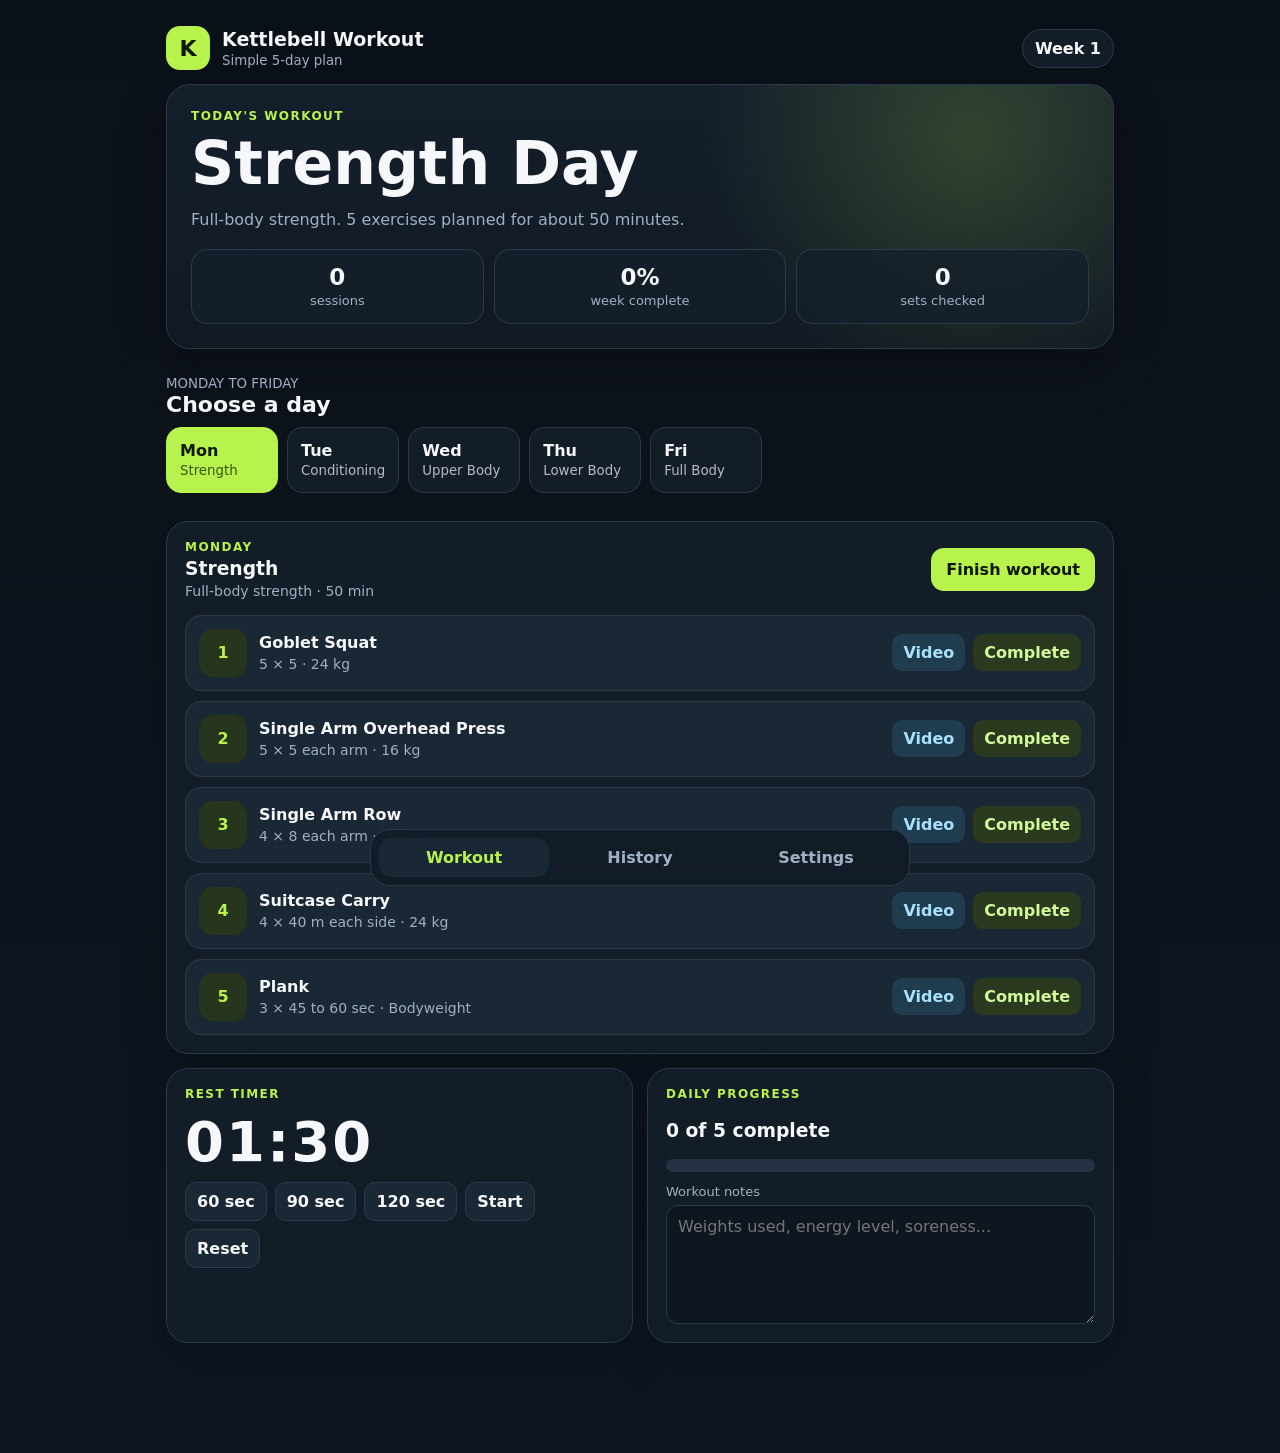
==== kettlebell/index.html @ 72963c58 "Add simple kettlebell workout app" ====
<!doctype html>
<html lang="en">
<head>
<meta charset="utf-8">
<meta name="viewport" content="width=device-width,initial-scale=1,viewport-fit=cover">
<meta name="theme-color" content="#0b1118">
<meta name="apple-mobile-web-app-capable" content="yes">
<meta name="apple-mobile-web-app-status-bar-style" content="black-translucent">
<meta name="apple-mobile-web-app-title" content="KB Workout">
<link rel="manifest" href="manifest.webmanifest">
<link rel="icon" href="icon.svg" type="image/svg+xml">
<title>Kettlebell Workout</title>
<style>
:root{--bg:#0b1118;--panel:#131d28;--panel2:#1a2735;--line:#2a3a4c;--text:#f5f7fa;--muted:#9fb0c3;--accent:#b8f34d;--blue:#68c8ff;--danger:#ff7a7a}
*{box-sizing:border-box}html{color-scheme:dark}body{margin:0;background:linear-gradient(180deg,#0b1118,#0e1620);color:var(--text);font-family:Inter,system-ui,-apple-system,BlinkMacSystemFont,"Segoe UI",sans-serif;min-height:100vh}
button,input,select,textarea{font:inherit}.app{max-width:980px;margin:auto;padding:16px 16px 110px}.top{display:flex;justify-content:space-between;align-items:center;gap:12px;position:sticky;top:0;padding:10px 0 14px;background:rgba(11,17,24,.88);backdrop-filter:blur(16px);z-index:20}.brand{display:flex;align-items:center;gap:12px}.logo{width:44px;height:44px;border-radius:14px;background:var(--accent);color:#101700;display:grid;place-items:center;font-weight:900;font-size:22px}.brand h1{margin:0;font-size:19px}.brand small{color:var(--muted)}.week{padding:9px 12px;border-radius:999px;background:var(--panel);border:1px solid var(--line);font-weight:800}
.hero{padding:24px;border:1px solid var(--line);border-radius:24px;background:radial-gradient(circle at 85% 20%,rgba(184,243,77,.18),transparent 32%),linear-gradient(180deg,#141f2b,#111923);box-shadow:0 20px 50px rgba(0,0,0,.24)}.eyebrow{color:var(--accent);font-size:12px;font-weight:900;letter-spacing:.12em}.hero h2{font-size:clamp(34px,7vw,60px);line-height:.95;margin:12px 0}.hero p{color:var(--muted);line-height:1.55;max-width:700px}.stats{display:grid;grid-template-columns:repeat(3,1fr);gap:10px;margin-top:16px}.stat{background:rgba(20,31,43,.85);border:1px solid var(--line);border-radius:16px;padding:14px;text-align:center}.stat b{display:block;font-size:23px}.stat span{color:var(--muted);font-size:13px}
.section{margin-top:24px}.section-head{display:flex;justify-content:space-between;align-items:end;gap:10px;margin-bottom:10px}.section-head h3{margin:0;font-size:22px}.section-head small{color:var(--muted)}.days{display:flex;gap:9px;overflow:auto;padding-bottom:4px}.day{min-width:112px;border:1px solid var(--line);background:var(--panel);color:var(--text);padding:13px;border-radius:15px;text-align:left;cursor:pointer}.day.active{background:var(--accent);color:#101700;border-color:var(--accent)}.day b{display:block}.day small{opacity:.72}
.card{background:var(--panel);border:1px solid var(--line);border-radius:22px;box-shadow:0 18px 45px rgba(0,0,0,.18)}.workout{padding:18px}.workout-head{display:flex;justify-content:space-between;align-items:center;gap:12px}.workout-head h3{margin:4px 0}.meta{color:var(--muted);font-size:14px}.primary,.secondary{border:0;border-radius:13px;padding:12px 15px;font-weight:900;cursor:pointer}.primary{background:var(--accent);color:#101700}.secondary{background:var(--panel2);color:var(--text);border:1px solid var(--line)}.list{display:grid;gap:10px;margin-top:16px}.exercise{display:grid;grid-template-columns:48px 1fr auto;gap:12px;align-items:center;padding:13px;border-radius:16px;background:var(--panel2);border:1px solid var(--line)}.exercise.done{opacity:.55}.num{width:48px;height:48px;border-radius:14px;background:#26351b;color:var(--accent);display:grid;place-items:center;font-weight:900}.exercise h4{margin:0 0 4px}.actions{display:flex;gap:8px;flex-wrap:wrap}.mini{border:0;border-radius:10px;padding:9px 11px;font-weight:800;cursor:pointer}.video{background:#203c4f;color:#a7e1ff;text-decoration:none}.donebtn{background:#2b391f;color:#d2f99a}.donebtn.on{background:var(--accent);color:#101700}
.grid{display:grid;grid-template-columns:1fr 1fr;gap:14px;margin-top:14px}.panel{padding:18px}.timer{font-size:56px;font-weight:900;letter-spacing:2px;margin:8px 0}.timer-buttons{display:flex;gap:8px;flex-wrap:wrap}.timer-buttons button{border:1px solid var(--line);background:var(--panel2);color:var(--text);padding:9px 11px;border-radius:11px;font-weight:800}.progressbar{height:13px;border-radius:999px;background:#263243;overflow:hidden}.fill{height:100%;width:0;background:var(--accent);transition:.2s}.field{display:flex;flex-direction:column;gap:6px;margin-top:12px}.field label{font-size:13px;color:var(--muted)}.field textarea,.field select{background:#0e1620;border:1px solid var(--line);border-radius:12px;color:var(--text);padding:11px}.footer-nav{position:fixed;left:50%;bottom:14px;transform:translateX(-50%);width:min(540px,calc(100% - 24px));display:grid;grid-template-columns:repeat(3,1fr);gap:6px;padding:8px;border-radius:20px;background:rgba(18,28,39,.95);border:1px solid var(--line);backdrop-filter:blur(16px);z-index:30}.nav{border:0;background:transparent;color:var(--muted);padding:10px 6px;border-radius:12px;font-weight:800}.nav.active{background:var(--panel2);color:var(--accent)}.view{display:none}.view.active{display:block}.history-list{display:grid;gap:10px}.history-item{display:flex;justify-content:space-between;gap:12px;align-items:center;padding:13px;border-radius:15px;background:var(--panel2);border:1px solid var(--line)}.empty{color:var(--muted);padding:20px;text-align:center}.reset{color:#ffb0b0;border-color:#5a3036}.toast{position:fixed;right:16px;top:16px;padding:11px 14px;border-radius:12px;background:#203513;border:1px solid #466b2c;color:#e1ffbd;display:none;z-index:100}
@media(max-width:700px){.stats{grid-template-columns:1fr 1fr 1fr}.grid{grid-template-columns:1fr}.exercise{grid-template-columns:44px 1fr}.actions{grid-column:1/-1}.app{padding:12px 12px 104px}.timer{font-size:48px}}
</style>
</head>
<body>
<div class="toast" id="toast">Saved</div>
<div class="app">
<header class="top"><div class="brand"><div class="logo">K</div><div><h1>Kettlebell Workout</h1><small>Simple 5-day plan</small></div></div><div class="week" id="weekLabel">Week 1</div></header>
<section class="view active" id="homeView">
<div class="hero"><div class="eyebrow">TODAY'S WORKOUT</div><h2 id="heroTitle">Strength Day</h2><p id="heroText"></p><div class="stats"><div class="stat"><b id="sessionCount">0</b><span>sessions</span></div><div class="stat"><b id="weekPercent">0%</b><span>week complete</span></div><div class="stat"><b id="totalSets">0</b><span>sets checked</span></div></div></div>
<div class="section"><div class="section-head"><div><small>MONDAY TO FRIDAY</small><h3>Choose a day</h3></div></div><div class="days" id="days"></div></div>
<div class="section card workout"><div class="workout-head"><div><div class="eyebrow" id="dayName"></div><h3 id="workoutTitle"></h3><div class="meta" id="workoutMeta"></div></div><button class="primary" onclick="finishWorkout()">Finish workout</button></div><div class="list" id="exerciseList"></div></div>
<div class="grid"><div class="card panel"><div class="eyebrow">REST TIMER</div><div class="timer" id="timer">01:30</div><div class="timer-buttons"><button onclick="setTimer(60)">60 sec</button><button onclick="setTimer(90)">90 sec</button><button onclick="setTimer(120)">120 sec</button><button id="startTimer" onclick="toggleTimer()">Start</button><button onclick="resetTimer()">Reset</button></div></div><div class="card panel"><div class="eyebrow">DAILY PROGRESS</div><h3 id="progressText">0 of 0 complete</h3><div class="progressbar"><div class="fill" id="progressFill"></div></div><div class="field"><label>Workout notes</label><textarea id="notes" rows="5" placeholder="Weights used, energy level, soreness..."></textarea></div></div></div>
</section>
<section class="view" id="historyView"><div class="section-head"><div><small>YOUR DATA</small><h3>Workout history</h3></div><button class="secondary reset" onclick="resetData()">Reset</button></div><div class="card panel"><div class="history-list" id="historyList"></div></div></section>
<section class="view" id="settingsView"><div class="section-head"><div><small>SETTINGS</small><h3>Personalize</h3></div></div><div class="card panel"><div class="field"><label>Current week</label><select id="weekSelect"></select></div><div class="field"><label>Default swing weight</label><select id="swingWeight"><option>16 kg</option><option>20 kg</option><option selected>24 kg</option><option>28 kg</option><option>32 kg</option></select></div><div class="field"><label>Default press weight</label><select id="pressWeight"><option>8 kg</option><option>12 kg</option><option selected>16 kg</option><option>20 kg</option><option>24 kg</option></select></div><button class="primary" style="margin-top:14px" onclick="saveSettings()">Save settings</button></div></section>
</div>
<nav class="footer-nav"><button class="nav active" data-view="homeView" onclick="showView('homeView')">Workout</button><button class="nav" data-view="historyView" onclick="showView('historyView')">History</button><button class="nav" data-view="settingsView" onclick="showView('settingsView')">Settings</button></nav>
<script>
const PROGRAM={Monday:{title:'Strength',duration:50,focus:'Full-body strength',exercises:[['Goblet Squat','5 × 5','24 kg','https://www.youtube.com/results?search_query=dan+john+goblet+squat'],['Single Arm Overhead Press','5 × 5 each arm','PRESS','https://www.youtube.com/results?search_query=single+arm+kettlebell+overhead+press'],['Single Arm Row','4 × 8 each arm','20 kg','https://www.youtube.com/results?search_query=single+arm+kettlebell+row'],['Suitcase Carry','4 × 40 m each side','24 kg','https://www.youtube.com/results?search_query=suitcase+carry+kettlebell'],['Plank','3 × 45 to 60 sec','Bodyweight','https://www.youtube.com/results?search_query=proper+plank+form']]},Tuesday:{title:'Conditioning',duration:40,focus:'Endurance and work capacity',exercises:[['Kettlebell Swing','10 × 20','SWING','https://www.youtube.com/results?search_query=mark+wildman+kettlebell+swing'],['Push-up','4 × 10 to 15','Bodyweight','https://www.youtube.com/results?search_query=push+up+proper+form'],['Goblet Squat','3 × 15','20 kg','https://www.youtube.com/results?search_query=dan+john+goblet+squat'],['Mountain Climber','3 × 30 sec','Bodyweight','https://www.youtube.com/results?search_query=mountain+climber+exercise'],['Dead Bug','3 × 12 each side','Bodyweight','https://www.youtube.com/results?search_query=dead+bug+exercise']]},Wednesday:{title:'Upper Body',duration:50,focus:'Pressing and pulling strength',exercises:[['Single Arm Floor Press','4 × 8 each arm','PRESS','https://www.youtube.com/results?search_query=kettlebell+floor+press'],['Single Arm Row','4 × 10 each arm','20 kg','https://www.youtube.com/results?search_query=single+arm+kettlebell+row'],['Half Kneeling Press','3 × 10 each arm','PRESS','https://www.youtube.com/results?search_query=half+kneeling+kettlebell+press'],['Hammer Curl','3 × 12 each arm','12 kg','https://www.youtube.com/results?search_query=kettlebell+hammer+curl'],['Turkish Get-up','3 × 1 each side','12 kg','https://www.youtube.com/results?search_query=mark+wildman+turkish+get+up']]},Thursday:{title:'Lower Body',duration:50,focus:'Leg strength and posterior chain',exercises:[['Goblet Squat','5 × 8','24 kg','https://www.youtube.com/results?search_query=dan+john+goblet+squat'],['Bulgarian Split Squat','3 × 10 each leg','16 kg','https://www.youtube.com/results?search_query=bulgarian+split+squat+kettlebell'],['Single Leg Romanian Deadlift','3 × 10 each leg','16 kg','https://www.youtube.com/results?search_query=single+leg+romanian+deadlift+kettlebell'],['Kettlebell Swing','5 × 20','SWING','https://www.youtube.com/results?search_query=mark+wildman+kettlebell+swing'],['Side Plank','3 × 30 sec each side','Bodyweight','https://www.youtube.com/results?search_query=side+plank+exercise']]},Friday:{title:'Full Body',duration:45,focus:'Power and conditioning',exercises:[['Single Arm Clean','5 × 5 each arm','20 kg','https://www.youtube.com/results?search_query=single+arm+kettlebell+clean'],['Push Press','5 × 5 each arm','PRESS','https://www.youtube.com/results?search_query=single+arm+kettlebell+push+press'],['Goblet Squat','5 × 10','24 kg','https://www.youtube.com/results?search_query=dan+john+goblet+squat'],['Kettlebell Swing','5 × 15','SWING','https://www.youtube.com/results?search_query=mark+wildman+kettlebell+swing'],['Reverse Lunge','5 × 5 each leg','16 kg','https://www.youtube.com/results?search_query=reverse+lunge+kettlebell']]}};
const DEFAULT={week:1,currentDay:'Monday',sessions:0,totalSets:0,done:{},completed:{},history:[],notes:{},settings:{swingWeight:'24 kg',pressWeight:'16 kg'}};
let state=load();let seconds=90,timerHandle=null,running=false;
function load(){try{return Object.assign({},DEFAULT,JSON.parse(localStorage.getItem('kb-simple')||'{}'))}catch{return JSON.parse(JSON.stringify(DEFAULT))}}
function save(){localStorage.setItem('kb-simple',JSON.stringify(state));render();toast('Saved')}
function toast(msg){const t=document.getElementById('toast');t.textContent=msg;t.style.display='block';setTimeout(()=>t.style.display='none',1100)}
function key(day,index){return 'w'+state.week+'-'+day+'-'+index}function dayKey(day){return 'w'+state.week+'-'+day}
function showView(id){document.querySelectorAll('.view').forEach(v=>v.classList.remove('active'));document.getElementById(id).classList.add('active');document.querySelectorAll('.nav').forEach(n=>n.classList.toggle('active',n.dataset.view===id));if(id==='historyView')renderHistory()}
function selectDay(day){state.currentDay=day;save()}function actualWeight(value){if(value==='SWING')return state.settings.swingWeight;if(value==='PRESS')return state.settings.pressWeight;return value}
function toggleExercise(index){const k=key(state.currentDay,index);const was=!!state.done[k];state.done[k]=!was;if(!was)state.totalSets++;else state.totalSets=Math.max(0,state.totalSets-1);save()}
function finishWorkout(){const dk=dayKey(state.currentDay);if(!state.completed[dk]){state.completed[dk]=true;state.sessions++;state.history.unshift({date:new Date().toISOString(),day:state.currentDay,title:PROGRAM[state.currentDay].title,week:state.week,duration:PROGRAM[state.currentDay].duration})}save();toast('Workout completed')}
function updateNotes(){state.notes[dayKey(state.currentDay)]=document.getElementById('notes').value;localStorage.setItem('kb-simple',JSON.stringify(state))}
function render(){const day=PROGRAM[state.currentDay];document.getElementById('weekLabel').textContent='Week '+state.week;document.getElementById('heroTitle').textContent=day.title+' Day';document.getElementById('heroText').textContent=day.focus+'. '+day.exercises.length+' exercises planned for about '+day.duration+' minutes.';document.getElementById('sessionCount').textContent=state.sessions;document.getElementById('totalSets').textContent=state.totalSets;const doneDays=Object.keys(PROGRAM).filter(d=>state.completed[dayKey(d)]).length;document.getElementById('weekPercent').textContent=Math.round(doneDays/5*100)+'%';document.getElementById('dayName').textContent=state.currentDay.toUpperCase();document.getElementById('workoutTitle').textContent=day.title;document.getElementById('workoutMeta').textContent=day.focus+' · '+day.duration+' min';const days=document.getElementById('days');days.innerHTML='';Object.keys(PROGRAM).forEach(d=>{const b=document.createElement('button');b.className='day'+(d===state.currentDay?' active':'');b.innerHTML='<b>'+d.slice(0,3)+'</b><small>'+(state.completed[dayKey(d)]?'Completed':PROGRAM[d].title)+'</small>';b.onclick=()=>selectDay(d);days.appendChild(b)});const list=document.getElementById('exerciseList');list.innerHTML='';day.exercises.forEach((x,i)=>{const done=!!state.done[key(state.currentDay,i)];const row=document.createElement('div');row.className='exercise'+(done?' done':'');row.innerHTML='<div class="num">'+(i+1)+'</div><div><h4>'+x[0]+'</h4><div class="meta">'+x[1]+' · '+actualWeight(x[2])+'</div></div><div class="actions"><a class="mini video" target="_blank" rel="noopener" href="'+x[3]+'">Video</a><button class="mini donebtn '+(done?'on':'')+'" onclick="toggleExercise('+i+')">'+(done?'Done':'Complete')+'</button></div>';list.appendChild(row)});const doneCount=day.exercises.filter((_,i)=>state.done[key(state.currentDay,i)]).length;document.getElementById('progressText').textContent=doneCount+' of '+day.exercises.length+' complete';document.getElementById('progressFill').style.width=(doneCount/day.exercises.length*100)+'%';const notes=document.getElementById('notes');notes.value=state.notes[dayKey(state.currentDay)]||'';notes.oninput=updateNotes;renderSettings();renderHistory()}
function renderHistory(){const el=document.getElementById('historyList');el.innerHTML='';if(!state.history.length){el.innerHTML='<div class="empty">No completed workouts yet.</div>';return}state.history.forEach(h=>{const row=document.createElement('div');row.className='history-item';row.innerHTML='<div><b>'+h.day+' · '+h.title+'</b><div class="meta">Week '+h.week+' · '+new Date(h.date).toLocaleDateString()+'</div></div><span>'+h.duration+' min</span>';el.appendChild(row)})}
function renderSettings(){const week=document.getElementById('weekSelect');if(!week.options.length){for(let i=1;i<=12;i++){const o=document.createElement('option');o.value=i;o.textContent='Week '+i;week.appendChild(o)}}week.value=state.week;document.getElementById('swingWeight').value=state.settings.swingWeight;document.getElementById('pressWeight').value=state.settings.pressWeight}
function saveSettings(){state.week=Number(document.getElementById('weekSelect').value);state.settings.swingWeight=document.getElementById('swingWeight').value;state.settings.pressWeight=document.getElementById('pressWeight').value;save()}
function resetData(){if(confirm('Reset all workout history and settings?')){state=JSON.parse(JSON.stringify(DEFAULT));save()}}
function setTimer(s){seconds=s;paintTimer()}function paintTimer(){document.getElementById('timer').textContent=String(Math.floor(seconds/60)).padStart(2,'0')+':'+String(seconds%60).padStart(2,'0')}function toggleTimer(){if(running){clearInterval(timerHandle);running=false;document.getElementById('startTimer').textContent='Start';return}running=true;document.getElementById('startTimer').textContent='Pause';timerHandle=setInterval(()=>{seconds--;paintTimer();if(seconds<=0){clearInterval(timerHandle);running=false;document.getElementById('startTimer').textContent='Start';if(navigator.vibrate)navigator.vibrate([150,80,150]);toast('Rest complete')}},1000)}function resetTimer(){clearInterval(timerHandle);running=false;seconds=90;document.getElementById('startTimer').textContent='Start';paintTimer()}
render();paintTimer();
</script>
</body>
</html>
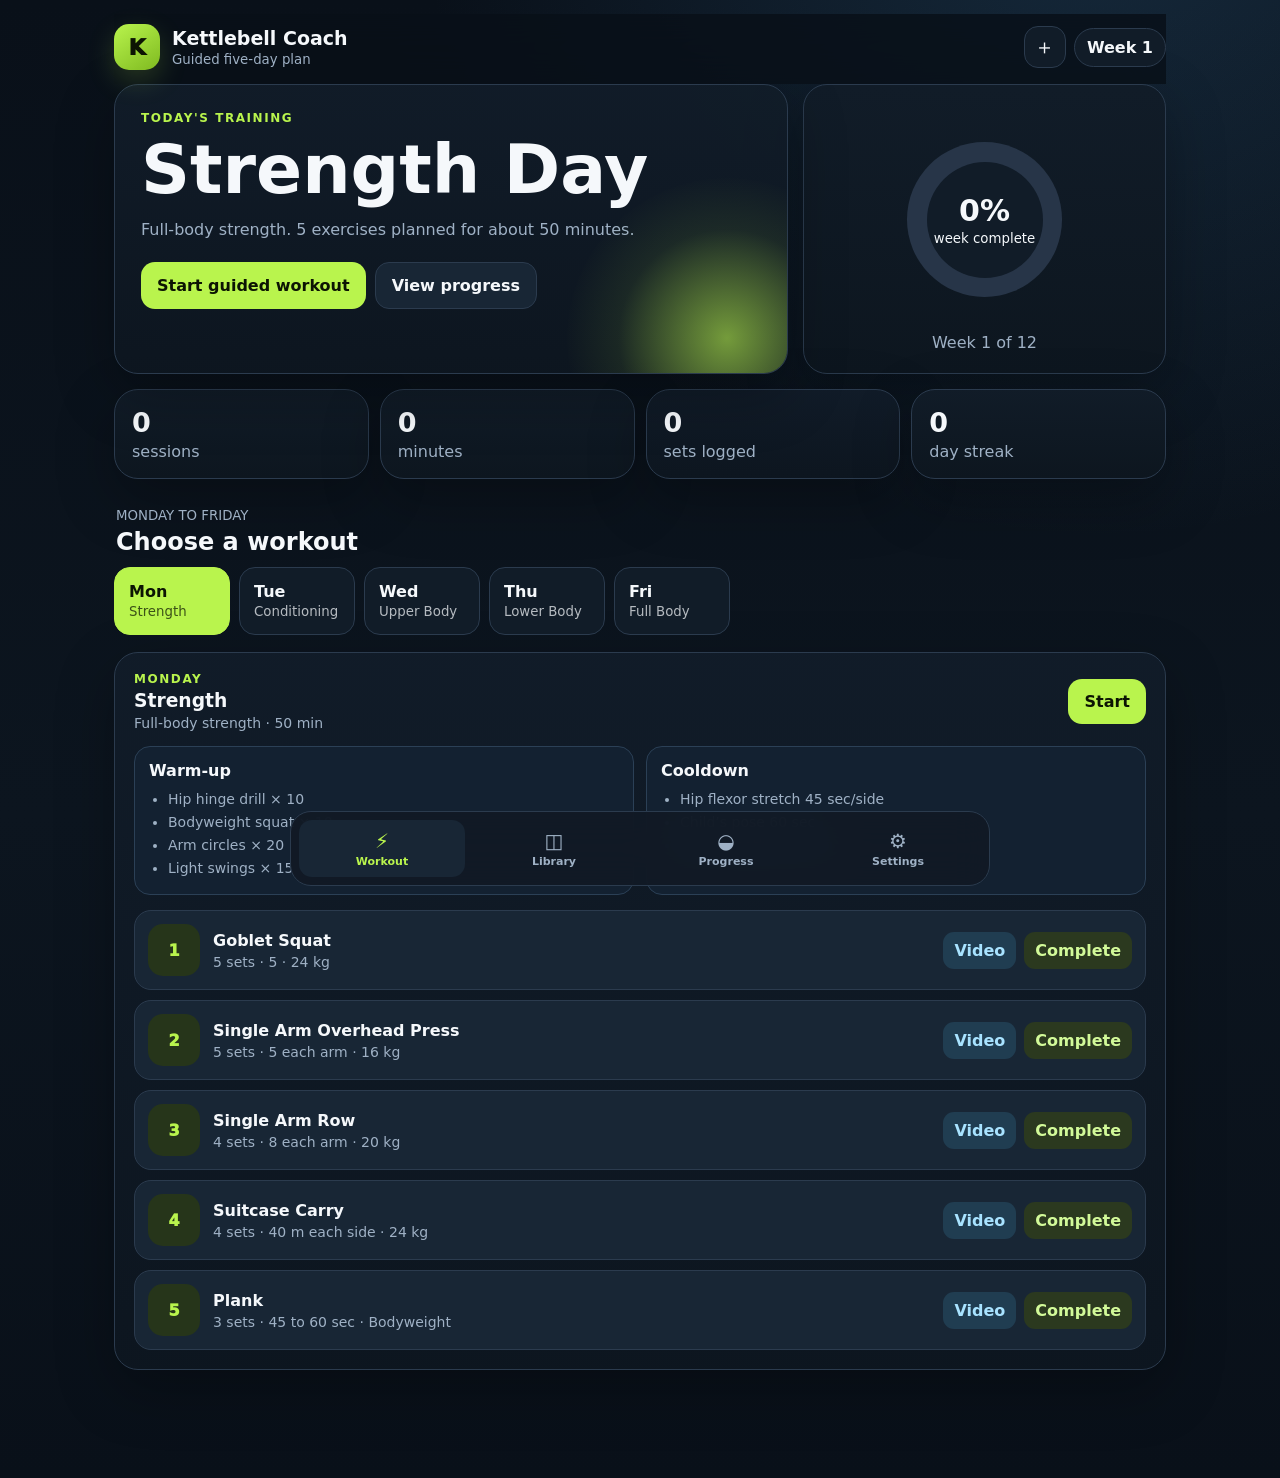
==== commit 3d471b7f: "Route kettlebell app to upgraded coach" ====
--- a/kettlebell/index.html
+++ b/kettlebell/index.html
@@ -2,59 +2,12 @@
 <html lang="en">
 <head>
 <meta charset="utf-8">
-<meta name="viewport" content="width=device-width,initial-scale=1,viewport-fit=cover">
-<meta name="theme-color" content="#0b1118">
-<meta name="apple-mobile-web-app-capable" content="yes">
-<meta name="apple-mobile-web-app-status-bar-style" content="black-translucent">
-<meta name="apple-mobile-web-app-title" content="KB Workout">
-<link rel="manifest" href="manifest.webmanifest">
-<link rel="icon" href="icon.svg" type="image/svg+xml">
-<title>Kettlebell Workout</title>
-<style>
-:root{--bg:#0b1118;--panel:#131d28;--panel2:#1a2735;--line:#2a3a4c;--text:#f5f7fa;--muted:#9fb0c3;--accent:#b8f34d;--blue:#68c8ff;--danger:#ff7a7a}
-*{box-sizing:border-box}html{color-scheme:dark}body{margin:0;background:linear-gradient(180deg,#0b1118,#0e1620);color:var(--text);font-family:Inter,system-ui,-apple-system,BlinkMacSystemFont,"Segoe UI",sans-serif;min-height:100vh}
-button,input,select,textarea{font:inherit}.app{max-width:980px;margin:auto;padding:16px 16px 110px}.top{display:flex;justify-content:space-between;align-items:center;gap:12px;position:sticky;top:0;padding:10px 0 14px;background:rgba(11,17,24,.88);backdrop-filter:blur(16px);z-index:20}.brand{display:flex;align-items:center;gap:12px}.logo{width:44px;height:44px;border-radius:14px;background:var(--accent);color:#101700;display:grid;place-items:center;font-weight:900;font-size:22px}.brand h1{margin:0;font-size:19px}.brand small{color:var(--muted)}.week{padding:9px 12px;border-radius:999px;background:var(--panel);border:1px solid var(--line);font-weight:800}
-.hero{padding:24px;border:1px solid var(--line);border-radius:24px;background:radial-gradient(circle at 85% 20%,rgba(184,243,77,.18),transparent 32%),linear-gradient(180deg,#141f2b,#111923);box-shadow:0 20px 50px rgba(0,0,0,.24)}.eyebrow{color:var(--accent);font-size:12px;font-weight:900;letter-spacing:.12em}.hero h2{font-size:clamp(34px,7vw,60px);line-height:.95;margin:12px 0}.hero p{color:var(--muted);line-height:1.55;max-width:700px}.stats{display:grid;grid-template-columns:repeat(3,1fr);gap:10px;margin-top:16px}.stat{background:rgba(20,31,43,.85);border:1px solid var(--line);border-radius:16px;padding:14px;text-align:center}.stat b{display:block;font-size:23px}.stat span{color:var(--muted);font-size:13px}
-.section{margin-top:24px}.section-head{display:flex;justify-content:space-between;align-items:end;gap:10px;margin-bottom:10px}.section-head h3{margin:0;font-size:22px}.section-head small{color:var(--muted)}.days{display:flex;gap:9px;overflow:auto;padding-bottom:4px}.day{min-width:112px;border:1px solid var(--line);background:var(--panel);color:var(--text);padding:13px;border-radius:15px;text-align:left;cursor:pointer}.day.active{background:var(--accent);color:#101700;border-color:var(--accent)}.day b{display:block}.day small{opacity:.72}
-.card{background:var(--panel);border:1px solid var(--line);border-radius:22px;box-shadow:0 18px 45px rgba(0,0,0,.18)}.workout{padding:18px}.workout-head{display:flex;justify-content:space-between;align-items:center;gap:12px}.workout-head h3{margin:4px 0}.meta{color:var(--muted);font-size:14px}.primary,.secondary{border:0;border-radius:13px;padding:12px 15px;font-weight:900;cursor:pointer}.primary{background:var(--accent);color:#101700}.secondary{background:var(--panel2);color:var(--text);border:1px solid var(--line)}.list{display:grid;gap:10px;margin-top:16px}.exercise{display:grid;grid-template-columns:48px 1fr auto;gap:12px;align-items:center;padding:13px;border-radius:16px;background:var(--panel2);border:1px solid var(--line)}.exercise.done{opacity:.55}.num{width:48px;height:48px;border-radius:14px;background:#26351b;color:var(--accent);display:grid;place-items:center;font-weight:900}.exercise h4{margin:0 0 4px}.actions{display:flex;gap:8px;flex-wrap:wrap}.mini{border:0;border-radius:10px;padding:9px 11px;font-weight:800;cursor:pointer}.video{background:#203c4f;color:#a7e1ff;text-decoration:none}.donebtn{background:#2b391f;color:#d2f99a}.donebtn.on{background:var(--accent);color:#101700}
-.grid{display:grid;grid-template-columns:1fr 1fr;gap:14px;margin-top:14px}.panel{padding:18px}.timer{font-size:56px;font-weight:900;letter-spacing:2px;margin:8px 0}.timer-buttons{display:flex;gap:8px;flex-wrap:wrap}.timer-buttons button{border:1px solid var(--line);background:var(--panel2);color:var(--text);padding:9px 11px;border-radius:11px;font-weight:800}.progressbar{height:13px;border-radius:999px;background:#263243;overflow:hidden}.fill{height:100%;width:0;background:var(--accent);transition:.2s}.field{display:flex;flex-direction:column;gap:6px;margin-top:12px}.field label{font-size:13px;color:var(--muted)}.field textarea,.field select{background:#0e1620;border:1px solid var(--line);border-radius:12px;color:var(--text);padding:11px}.footer-nav{position:fixed;left:50%;bottom:14px;transform:translateX(-50%);width:min(540px,calc(100% - 24px));display:grid;grid-template-columns:repeat(3,1fr);gap:6px;padding:8px;border-radius:20px;background:rgba(18,28,39,.95);border:1px solid var(--line);backdrop-filter:blur(16px);z-index:30}.nav{border:0;background:transparent;color:var(--muted);padding:10px 6px;border-radius:12px;font-weight:800}.nav.active{background:var(--panel2);color:var(--accent)}.view{display:none}.view.active{display:block}.history-list{display:grid;gap:10px}.history-item{display:flex;justify-content:space-between;gap:12px;align-items:center;padding:13px;border-radius:15px;background:var(--panel2);border:1px solid var(--line)}.empty{color:var(--muted);padding:20px;text-align:center}.reset{color:#ffb0b0;border-color:#5a3036}.toast{position:fixed;right:16px;top:16px;padding:11px 14px;border-radius:12px;background:#203513;border:1px solid #466b2c;color:#e1ffbd;display:none;z-index:100}
-@media(max-width:700px){.stats{grid-template-columns:1fr 1fr 1fr}.grid{grid-template-columns:1fr}.exercise{grid-template-columns:44px 1fr}.actions{grid-column:1/-1}.app{padding:12px 12px 104px}.timer{font-size:48px}}
-</style>
+<meta name="viewport" content="width=device-width,initial-scale=1">
+<meta http-equiv="refresh" content="0; url=../kettlebell-v2/index.html">
+<meta name="theme-color" content="#091019">
+<title>Opening Kettlebell Coach</title>
+<style>body{margin:0;min-height:100vh;display:grid;place-items:center;background:#091019;color:#f5f8fb;font-family:system-ui,-apple-system,sans-serif;text-align:center;padding:24px}a{color:#b9f44d;font-weight:800}</style>
+<script>location.replace('../kettlebell-v2/index.html');</script>
 </head>
-<body>
-<div class="toast" id="toast">Saved</div>
-<div class="app">
-<header class="top"><div class="brand"><div class="logo">K</div><div><h1>Kettlebell Workout</h1><small>Simple 5-day plan</small></div></div><div class="week" id="weekLabel">Week 1</div></header>
-<section class="view active" id="homeView">
-<div class="hero"><div class="eyebrow">TODAY'S WORKOUT</div><h2 id="heroTitle">Strength Day</h2><p id="heroText"></p><div class="stats"><div class="stat"><b id="sessionCount">0</b><span>sessions</span></div><div class="stat"><b id="weekPercent">0%</b><span>week complete</span></div><div class="stat"><b id="totalSets">0</b><span>sets checked</span></div></div></div>
-<div class="section"><div class="section-head"><div><small>MONDAY TO FRIDAY</small><h3>Choose a day</h3></div></div><div class="days" id="days"></div></div>
-<div class="section card workout"><div class="workout-head"><div><div class="eyebrow" id="dayName"></div><h3 id="workoutTitle"></h3><div class="meta" id="workoutMeta"></div></div><button class="primary" onclick="finishWorkout()">Finish workout</button></div><div class="list" id="exerciseList"></div></div>
-<div class="grid"><div class="card panel"><div class="eyebrow">REST TIMER</div><div class="timer" id="timer">01:30</div><div class="timer-buttons"><button onclick="setTimer(60)">60 sec</button><button onclick="setTimer(90)">90 sec</button><button onclick="setTimer(120)">120 sec</button><button id="startTimer" onclick="toggleTimer()">Start</button><button onclick="resetTimer()">Reset</button></div></div><div class="card panel"><div class="eyebrow">DAILY PROGRESS</div><h3 id="progressText">0 of 0 complete</h3><div class="progressbar"><div class="fill" id="progressFill"></div></div><div class="field"><label>Workout notes</label><textarea id="notes" rows="5" placeholder="Weights used, energy level, soreness..."></textarea></div></div></div>
-</section>
-<section class="view" id="historyView"><div class="section-head"><div><small>YOUR DATA</small><h3>Workout history</h3></div><button class="secondary reset" onclick="resetData()">Reset</button></div><div class="card panel"><div class="history-list" id="historyList"></div></div></section>
-<section class="view" id="settingsView"><div class="section-head"><div><small>SETTINGS</small><h3>Personalize</h3></div></div><div class="card panel"><div class="field"><label>Current week</label><select id="weekSelect"></select></div><div class="field"><label>Default swing weight</label><select id="swingWeight"><option>16 kg</option><option>20 kg</option><option selected>24 kg</option><option>28 kg</option><option>32 kg</option></select></div><div class="field"><label>Default press weight</label><select id="pressWeight"><option>8 kg</option><option>12 kg</option><option selected>16 kg</option><option>20 kg</option><option>24 kg</option></select></div><button class="primary" style="margin-top:14px" onclick="saveSettings()">Save settings</button></div></section>
-</div>
-<nav class="footer-nav"><button class="nav active" data-view="homeView" onclick="showView('homeView')">Workout</button><button class="nav" data-view="historyView" onclick="showView('historyView')">History</button><button class="nav" data-view="settingsView" onclick="showView('settingsView')">Settings</button></nav>
-<script>
-const PROGRAM={Monday:{title:'Strength',duration:50,focus:'Full-body strength',exercises:[['Goblet Squat','5 × 5','24 kg','https://www.youtube.com/results?search_query=dan+john+goblet+squat'],['Single Arm Overhead Press','5 × 5 each arm','PRESS','https://www.youtube.com/results?search_query=single+arm+kettlebell+overhead+press'],['Single Arm Row','4 × 8 each arm','20 kg','https://www.youtube.com/results?search_query=single+arm+kettlebell+row'],['Suitcase Carry','4 × 40 m each side','24 kg','https://www.youtube.com/results?search_query=suitcase+carry+kettlebell'],['Plank','3 × 45 to 60 sec','Bodyweight','https://www.youtube.com/results?search_query=proper+plank+form']]},Tuesday:{title:'Conditioning',duration:40,focus:'Endurance and work capacity',exercises:[['Kettlebell Swing','10 × 20','SWING','https://www.youtube.com/results?search_query=mark+wildman+kettlebell+swing'],['Push-up','4 × 10 to 15','Bodyweight','https://www.youtube.com/results?search_query=push+up+proper+form'],['Goblet Squat','3 × 15','20 kg','https://www.youtube.com/results?search_query=dan+john+goblet+squat'],['Mountain Climber','3 × 30 sec','Bodyweight','https://www.youtube.com/results?search_query=mountain+climber+exercise'],['Dead Bug','3 × 12 each side','Bodyweight','https://www.youtube.com/results?search_query=dead+bug+exercise']]},Wednesday:{title:'Upper Body',duration:50,focus:'Pressing and pulling strength',exercises:[['Single Arm Floor Press','4 × 8 each arm','PRESS','https://www.youtube.com/results?search_query=kettlebell+floor+press'],['Single Arm Row','4 × 10 each arm','20 kg','https://www.youtube.com/results?search_query=single+arm+kettlebell+row'],['Half Kneeling Press','3 × 10 each arm','PRESS','https://www.youtube.com/results?search_query=half+kneeling+kettlebell+press'],['Hammer Curl','3 × 12 each arm','12 kg','https://www.youtube.com/results?search_query=kettlebell+hammer+curl'],['Turkish Get-up','3 × 1 each side','12 kg','https://www.youtube.com/results?search_query=mark+wildman+turkish+get+up']]},Thursday:{title:'Lower Body',duration:50,focus:'Leg strength and posterior chain',exercises:[['Goblet Squat','5 × 8','24 kg','https://www.youtube.com/results?search_query=dan+john+goblet+squat'],['Bulgarian Split Squat','3 × 10 each leg','16 kg','https://www.youtube.com/results?search_query=bulgarian+split+squat+kettlebell'],['Single Leg Romanian Deadlift','3 × 10 each leg','16 kg','https://www.youtube.com/results?search_query=single+leg+romanian+deadlift+kettlebell'],['Kettlebell Swing','5 × 20','SWING','https://www.youtube.com/results?search_query=mark+wildman+kettlebell+swing'],['Side Plank','3 × 30 sec each side','Bodyweight','https://www.youtube.com/results?search_query=side+plank+exercise']]},Friday:{title:'Full Body',duration:45,focus:'Power and conditioning',exercises:[['Single Arm Clean','5 × 5 each arm','20 kg','https://www.youtube.com/results?search_query=single+arm+kettlebell+clean'],['Push Press','5 × 5 each arm','PRESS','https://www.youtube.com/results?search_query=single+arm+kettlebell+push+press'],['Goblet Squat','5 × 10','24 kg','https://www.youtube.com/results?search_query=dan+john+goblet+squat'],['Kettlebell Swing','5 × 15','SWING','https://www.youtube.com/results?search_query=mark+wildman+kettlebell+swing'],['Reverse Lunge','5 × 5 each leg','16 kg','https://www.youtube.com/results?search_query=reverse+lunge+kettlebell']]}};
-const DEFAULT={week:1,currentDay:'Monday',sessions:0,totalSets:0,done:{},completed:{},history:[],notes:{},settings:{swingWeight:'24 kg',pressWeight:'16 kg'}};
-let state=load();let seconds=90,timerHandle=null,running=false;
-function load(){try{return Object.assign({},DEFAULT,JSON.parse(localStorage.getItem('kb-simple')||'{}'))}catch{return JSON.parse(JSON.stringify(DEFAULT))}}
-function save(){localStorage.setItem('kb-simple',JSON.stringify(state));render();toast('Saved')}
-function toast(msg){const t=document.getElementById('toast');t.textContent=msg;t.style.display='block';setTimeout(()=>t.style.display='none',1100)}
-function key(day,index){return 'w'+state.week+'-'+day+'-'+index}function dayKey(day){return 'w'+state.week+'-'+day}
-function showView(id){document.querySelectorAll('.view').forEach(v=>v.classList.remove('active'));document.getElementById(id).classList.add('active');document.querySelectorAll('.nav').forEach(n=>n.classList.toggle('active',n.dataset.view===id));if(id==='historyView')renderHistory()}
-function selectDay(day){state.currentDay=day;save()}function actualWeight(value){if(value==='SWING')return state.settings.swingWeight;if(value==='PRESS')return state.settings.pressWeight;return value}
-function toggleExercise(index){const k=key(state.currentDay,index);const was=!!state.done[k];state.done[k]=!was;if(!was)state.totalSets++;else state.totalSets=Math.max(0,state.totalSets-1);save()}
-function finishWorkout(){const dk=dayKey(state.currentDay);if(!state.completed[dk]){state.completed[dk]=true;state.sessions++;state.history.unshift({date:new Date().toISOString(),day:state.currentDay,title:PROGRAM[state.currentDay].title,week:state.week,duration:PROGRAM[state.currentDay].duration})}save();toast('Workout completed')}
-function updateNotes(){state.notes[dayKey(state.currentDay)]=document.getElementById('notes').value;localStorage.setItem('kb-simple',JSON.stringify(state))}
-function render(){const day=PROGRAM[state.currentDay];document.getElementById('weekLabel').textContent='Week '+state.week;document.getElementById('heroTitle').textContent=day.title+' Day';document.getElementById('heroText').textContent=day.focus+'. '+day.exercises.length+' exercises planned for about '+day.duration+' minutes.';document.getElementById('sessionCount').textContent=state.sessions;document.getElementById('totalSets').textContent=state.totalSets;const doneDays=Object.keys(PROGRAM).filter(d=>state.completed[dayKey(d)]).length;document.getElementById('weekPercent').textContent=Math.round(doneDays/5*100)+'%';document.getElementById('dayName').textContent=state.currentDay.toUpperCase();document.getElementById('workoutTitle').textContent=day.title;document.getElementById('workoutMeta').textContent=day.focus+' · '+day.duration+' min';const days=document.getElementById('days');days.innerHTML='';Object.keys(PROGRAM).forEach(d=>{const b=document.createElement('button');b.className='day'+(d===state.currentDay?' active':'');b.innerHTML='<b>'+d.slice(0,3)+'</b><small>'+(state.completed[dayKey(d)]?'Completed':PROGRAM[d].title)+'</small>';b.onclick=()=>selectDay(d);days.appendChild(b)});const list=document.getElementById('exerciseList');list.innerHTML='';day.exercises.forEach((x,i)=>{const done=!!state.done[key(state.currentDay,i)];const row=document.createElement('div');row.className='exercise'+(done?' done':'');row.innerHTML='<div class="num">'+(i+1)+'</div><div><h4>'+x[0]+'</h4><div class="meta">'+x[1]+' · '+actualWeight(x[2])+'</div></div><div class="actions"><a class="mini video" target="_blank" rel="noopener" href="'+x[3]+'">Video</a><button class="mini donebtn '+(done?'on':'')+'" onclick="toggleExercise('+i+')">'+(done?'Done':'Complete')+'</button></div>';list.appendChild(row)});const doneCount=day.exercises.filter((_,i)=>state.done[key(state.currentDay,i)]).length;document.getElementById('progressText').textContent=doneCount+' of '+day.exercises.length+' complete';document.getElementById('progressFill').style.width=(doneCount/day.exercises.length*100)+'%';const notes=document.getElementById('notes');notes.value=state.notes[dayKey(state.currentDay)]||'';notes.oninput=updateNotes;renderSettings();renderHistory()}
-function renderHistory(){const el=document.getElementById('historyList');el.innerHTML='';if(!state.history.length){el.innerHTML='<div class="empty">No completed workouts yet.</div>';return}state.history.forEach(h=>{const row=document.createElement('div');row.className='history-item';row.innerHTML='<div><b>'+h.day+' · '+h.title+'</b><div class="meta">Week '+h.week+' · '+new Date(h.date).toLocaleDateString()+'</div></div><span>'+h.duration+' min</span>';el.appendChild(row)})}
-function renderSettings(){const week=document.getElementById('weekSelect');if(!week.options.length){for(let i=1;i<=12;i++){const o=document.createElement('option');o.value=i;o.textContent='Week '+i;week.appendChild(o)}}week.value=state.week;document.getElementById('swingWeight').value=state.settings.swingWeight;document.getElementById('pressWeight').value=state.settings.pressWeight}
-function saveSettings(){state.week=Number(document.getElementById('weekSelect').value);state.settings.swingWeight=document.getElementById('swingWeight').value;state.settings.pressWeight=document.getElementById('pressWeight').value;save()}
-function resetData(){if(confirm('Reset all workout history and settings?')){state=JSON.parse(JSON.stringify(DEFAULT));save()}}
-function setTimer(s){seconds=s;paintTimer()}function paintTimer(){document.getElementById('timer').textContent=String(Math.floor(seconds/60)).padStart(2,'0')+':'+String(seconds%60).padStart(2,'0')}function toggleTimer(){if(running){clearInterval(timerHandle);running=false;document.getElementById('startTimer').textContent='Start';return}running=true;document.getElementById('startTimer').textContent='Pause';timerHandle=setInterval(()=>{seconds--;paintTimer();if(seconds<=0){clearInterval(timerHandle);running=false;document.getElementById('startTimer').textContent='Start';if(navigator.vibrate)navigator.vibrate([150,80,150]);toast('Rest complete')}},1000)}function resetTimer(){clearInterval(timerHandle);running=false;seconds=90;document.getElementById('startTimer').textContent='Start';paintTimer()}
-render();paintTimer();
-</script>
-</body>
+<body><main><h1>Opening Kettlebell Coach</h1><p><a href="../kettlebell-v2/index.html">Tap here if the app does not open.</a></p></main></body>
 </html>
